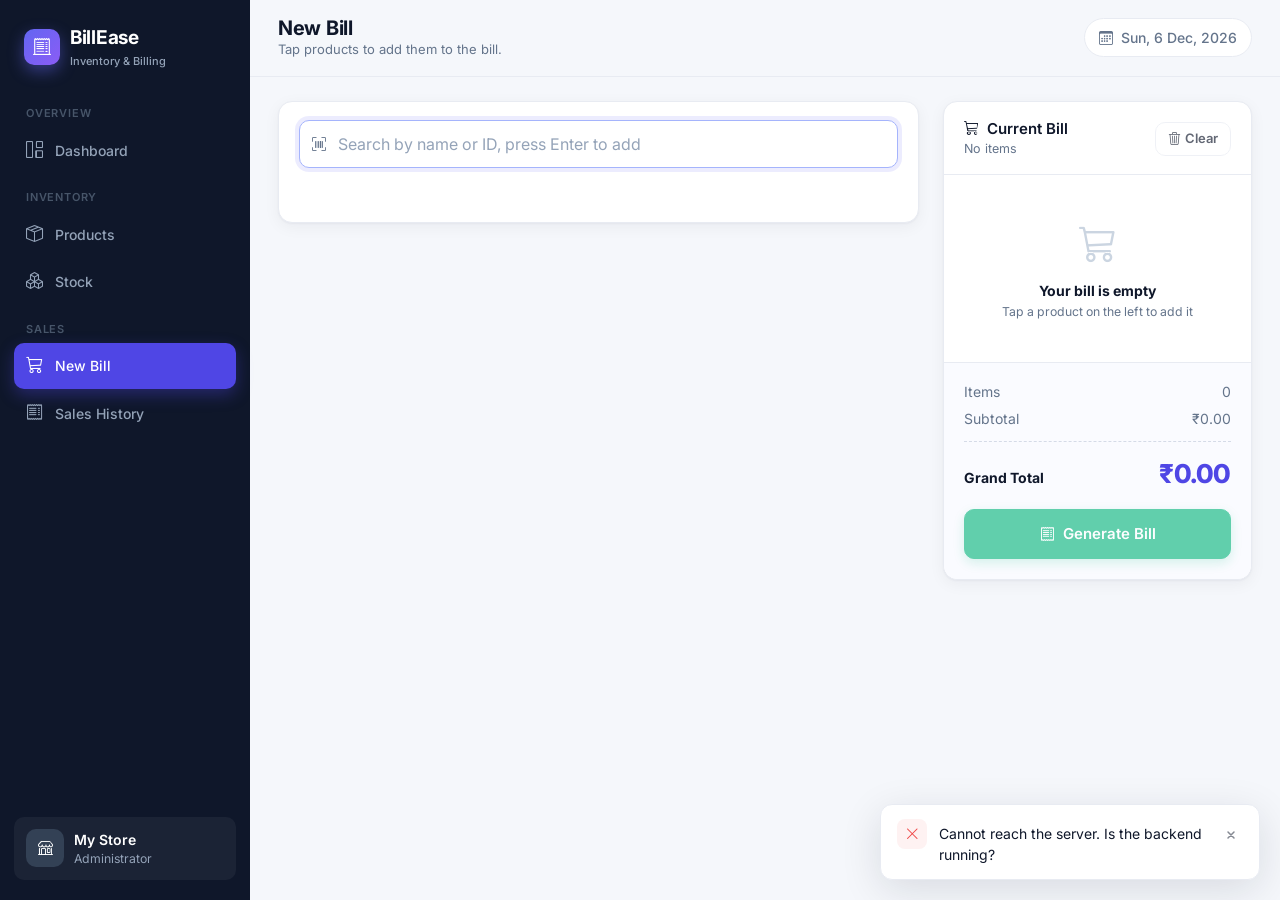
==== frontend/pages/billing.html @ dc6d5f7e "Structure updated" ====
<!DOCTYPE html>
<html lang="en">
<head>
    <meta charset="UTF-8">
    <meta name="viewport" content="width=device-width, initial-scale=1">
    <title>New Bill - BillEase</title>
    <link rel="preconnect" href="https://fonts.googleapis.com">
    <link href="https://fonts.googleapis.com/css2?family=Inter:wght@400;500;600;700;800&display=swap" rel="stylesheet">
    <link href="https://cdn.jsdelivr.net/npm/bootstrap-icons@1.11.3/font/bootstrap-icons.min.css" rel="stylesheet">
    <link href="../assets/css/base.css" rel="stylesheet">
    <link href="../assets/css/layout.css" rel="stylesheet">
    <link href="../assets/css/components.css" rel="stylesheet">
    <link href="../assets/css/billing.css" rel="stylesheet">
</head>
<body data-page="billing" data-title="New Bill" data-subtitle="Tap products to add them to the bill.">

<main class="main">
    <div class="content">
        <div class="row g-4">

            <!-- Left: product picker -->
            <div class="col-lg-7 col-xl-8">
                <div class="panel">
                    <div class="panel-body">
                        <div class="search-box mb-3">
                            <i class="bi bi-upc-scan"></i>
                            <input type="text" class="form-control form-control-lg" id="productSearch"
                                   placeholder="Search by name or ID, press Enter to add" autofocus>
                        </div>
                        <div class="filter-chips mb-3" id="categoryChips"></div>
                        <div class="product-grid" id="productGrid"></div>
                    </div>
                </div>
            </div>

            <!-- Right: current bill -->
            <div class="col-lg-5 col-xl-4">
                <div class="panel cart-panel">
                    <div class="panel-header pb-3" style="border-bottom: 1px solid var(--border)">
                        <div>
                            <h2><i class="bi bi-cart3 me-2"></i>Current Bill</h2>
                            <p id="cartCount">No items</p>
                        </div>
                        <button class="btn btn-light btn-sm" id="clearBtn" disabled>
                            <i class="bi bi-trash3 me-1"></i>Clear
                        </button>
                    </div>

                    <div class="cart-items" id="cartItems"></div>

                    <div class="cart-summary">
                        <div class="summary-row"><span>Items</span><span id="itemCount">0</span></div>
                        <div class="summary-row"><span>Subtotal</span><span id="subtotal">&#8377;0.00</span></div>
                        <div class="grand-total">
                            <span class="fw-bold">Grand Total</span>
                            <span id="grandTotal">&#8377;0.00</span>
                        </div>
                        <button class="btn btn-success btn-checkout" id="checkoutBtn" disabled>
                            <i class="bi bi-receipt me-2"></i>Generate Bill
                        </button>
                    </div>
                </div>
            </div>

        </div>
    </div>
</main>

<script src="../assets/js/core/api.js"></script>
<script src="../assets/js/core/format.js"></script>
<script src="../assets/js/core/ui.js"></script>
<script src="../assets/js/core/layout.js"></script>
<script src="../assets/js/pages/billing.js"></script>
</body>
</html>
---- frontend/assets/css/base.css ----
/* =====================================================================
   BillEase - base styles
   Colors, page defaults, the 12-column grid and utility classes. Load first.
   ===================================================================== */

:root {
    --primary: #4f46e5;
    --primary-dark: #4338ca;
    --primary-soft: #eef2ff;
    --success: #10b981;
    --success-soft: #ecfdf5;
    --warning: #f59e0b;
    --warning-soft: #fffbeb;
    --danger: #ef4444;
    --danger-soft: #fef2f2;
    --info: #0ea5e9;
    --info-soft: #f0f9ff;

    --bg: #f5f7fb;
    --surface: #ffffff;
    --text: #0f172a;
    --text-muted: #64748b;
    --border: #e8ebf2;

    --sidebar-bg: #0f172a;
    --sidebar-text: #94a3b8;
    --sidebar-width: 250px;

    --radius: 14px;
    --radius-sm: 10px;
    --shadow: 0 1px 2px rgba(15, 23, 42, 0.04), 0 4px 16px rgba(15, 23, 42, 0.05);
    --shadow-lg: 0 10px 40px rgba(15, 23, 42, 0.12);
}

* {
    box-sizing: border-box;
}

body {
    margin: 0;
    font-family: 'Inter', system-ui, -apple-system, 'Segoe UI', sans-serif;
    font-size: 14px;
    line-height: 1.5;
    color: var(--text);
    background: var(--bg);
    -webkit-font-smoothing: antialiased;
}

body.modal-open {
    overflow: hidden;
}

a {
    color: var(--primary);
    text-decoration: none;
}

h1, h2, h3, h4, h5, h6 {
    margin: 0 0 8px;
    font-weight: 600;
    line-height: 1.2;
}

h5 { font-size: 18px; }

p {
    margin: 0 0 14px;
}

small,
.small {
    font-size: 0.875em;
}

label {
    display: inline-block;
}

button,
input,
select,
textarea {
    font: inherit;
    color: inherit;
    margin: 0;
}

button {
    cursor: pointer;
}

button:disabled {
    cursor: default;
}

table {
    border-collapse: collapse;
}

th {
    text-align: inherit;
}

canvas {
    vertical-align: middle;
}

/* ---------- Grid: .row + .col-* (12 columns) ---------- */
.row {
    --gap-x: 24px;
    --gap-y: 0px;
    display: flex;
    flex-wrap: wrap;
    margin-top: calc(-1 * var(--gap-y));
    margin-left: calc(-0.5 * var(--gap-x));
    margin-right: calc(-0.5 * var(--gap-x));
}

.row > * {
    flex: 0 0 auto;
    width: 100%;
    max-width: 100%;
    padding-left: calc(0.5 * var(--gap-x));
    padding-right: calc(0.5 * var(--gap-x));
    margin-top: var(--gap-y);
}

.g-3 { --gap-x: 16px; --gap-y: 16px; }
.g-4 { --gap-x: 24px; --gap-y: 24px; }

.row > .col-6 { width: 50%; }

@media (min-width: 576px) {
    .row > .col-sm-6 { width: 50%; }
}

@media (min-width: 992px) {
    .row > .col-lg-5 { width: 41.6667%; }
    .row > .col-lg-6 { width: 50%; }
    .row > .col-lg-7 { width: 58.3333%; }
}

@media (min-width: 1200px) {
    .row > .col-xl-3 { width: 25%; }
    .row > .col-xl-4 { width: 33.3333%; }
    .row > .col-xl-8 { width: 66.6667%; }
}

/* ---------- Utility classes ---------- */
.d-flex { display: flex !important; }
.d-none { display: none !important; }
.flex-wrap { flex-wrap: wrap !important; }
.flex-grow-1 { flex-grow: 1 !important; }
.align-items-center { align-items: center !important; }
.justify-content-center { justify-content: center !important; }
.gap-2 { gap: 8px !important; }
.gap-3 { gap: 16px !important; }
.h-100 { height: 100% !important; }

.mb-0 { margin-bottom: 0 !important; }
.mb-2 { margin-bottom: 8px !important; }
.mb-3 { margin-bottom: 16px !important; }
.mb-4 { margin-bottom: 24px !important; }
.mt-1 { margin-top: 4px !important; }
.mt-2 { margin-top: 8px !important; }
.me-1 { margin-right: 4px !important; }
.me-2 { margin-right: 8px !important; }
.ms-1 { margin-left: 4px !important; }
.ms-auto { margin-left: auto !important; }
.px-4 { padding-left: 24px !important; padding-right: 24px !important; }
.pt-1 { padding-top: 4px !important; }
.pt-4 { padding-top: 24px !important; }
.pb-3 { padding-bottom: 16px !important; }

.text-end { text-align: right !important; }
.text-center { text-align: center !important; }
.text-muted { color: var(--text-muted) !important; }
.text-danger { color: var(--danger) !important; }
.text-warning { color: var(--warning) !important; }
.text-reset { color: inherit !important; }
.text-nowrap { white-space: nowrap !important; }
.text-truncate { overflow: hidden; text-overflow: ellipsis; white-space: nowrap; }
.fw-semibold { font-weight: 600 !important; }
.fw-bold { font-weight: 700 !important; }

.min-w-0 { min-width: 0 !important; }
---- frontend/assets/css/layout.css ----
/* =====================================================================
   BillEase - app layout
   Sidebar, top bar and page content area, on every page.
   ===================================================================== */

/* ---------- App layout: sidebar + main ---------- */
.app {
    display: flex;
    min-height: 100vh;
}

.sidebar {
    position: fixed;
    inset: 0 auto 0 0;
    width: var(--sidebar-width);
    background: var(--sidebar-bg);
    display: flex;
    flex-direction: column;
    padding: 20px 14px;
    z-index: 1040;
    transition: transform 0.25s ease;
}

.brand {
    display: flex;
    align-items: center;
    gap: 10px;
    padding: 4px 10px 22px;
    color: #fff;
    font-size: 19px;
    font-weight: 700;
    letter-spacing: -0.3px;
}

.brand-logo {
    width: 36px;
    height: 36px;
    border-radius: 10px;
    display: grid;
    place-items: center;
    background: linear-gradient(135deg, #6366f1, #8b5cf6);
    font-size: 18px;
    box-shadow: 0 6px 16px rgba(99, 102, 241, 0.45);
}

.brand small {
    display: block;
    font-size: 11px;
    font-weight: 500;
    color: var(--sidebar-text);
    letter-spacing: 0;
}

.nav-section {
    font-size: 11px;
    font-weight: 600;
    text-transform: uppercase;
    letter-spacing: 0.8px;
    color: #475569;
    padding: 14px 12px 6px;
}

.side-link {
    display: flex;
    align-items: center;
    gap: 12px;
    padding: 10px 12px;
    margin-bottom: 2px;
    border-radius: var(--radius-sm);
    color: var(--sidebar-text);
    font-weight: 500;
    transition: background 0.15s, color 0.15s;
}

.side-link i {
    font-size: 17px;
}

.side-link:hover {
    background: rgba(255, 255, 255, 0.06);
    color: #fff;
}

.side-link.active {
    background: var(--primary);
    color: #fff;
    box-shadow: 0 6px 16px rgba(79, 70, 229, 0.35);
}

.sidebar-footer {
    margin-top: auto;
    display: flex;
    align-items: center;
    gap: 10px;
    padding: 12px;
    border-radius: var(--radius-sm);
    background: rgba(255, 255, 255, 0.05);
    color: #fff;
}

.sidebar-footer .avatar {
    background: #334155;
    color: #fff;
}

.sidebar-footer small {
    display: block;
    color: var(--sidebar-text);
}

.main {
    flex: 1;
    min-width: 0;
    margin-left: var(--sidebar-width);
}

.topbar {
    position: sticky;
    top: 0;
    z-index: 1020;
    display: flex;
    align-items: center;
    gap: 14px;
    padding: 16px 28px;
    background: rgba(245, 247, 251, 0.85);
    backdrop-filter: blur(10px);
    border-bottom: 1px solid var(--border);
}

.topbar h1 {
    font-size: 20px;
    font-weight: 700;
    margin: 0;
    letter-spacing: -0.3px;
}

.topbar p {
    margin: 0;
    color: var(--text-muted);
    font-size: 13px;
}

.topbar-right {
    margin-left: auto;
    display: flex;
    align-items: center;
    gap: 12px;
}

.date-chip {
    display: flex;
    align-items: center;
    gap: 8px;
    padding: 8px 14px;
    border-radius: 999px;
    background: var(--surface);
    border: 1px solid var(--border);
    color: var(--text-muted);
    font-weight: 500;
}

.menu-btn {
    display: none;
    border: 0;
    background: var(--surface);
    border-radius: 10px;
    width: 40px;
    height: 40px;
    font-size: 20px;
    box-shadow: var(--shadow);
}

.content {
    padding: 24px 28px 48px;
}

.sidebar-overlay {
    display: none;
}

/* ---------- Responsive ---------- */
@media (max-width: 991.98px) {
    .sidebar {
        transform: translateX(-100%);
    }

    .sidebar.open {
        transform: none;
    }

    .sidebar-overlay.show {
        display: block;
        position: fixed;
        inset: 0;
        background: rgba(15, 23, 42, 0.45);
        z-index: 1030;
    }

    .main {
        margin-left: 0;
    }

    .menu-btn {
        display: grid;
        place-items: center;
    }

    .date-chip {
        display: none;
    }
}

@media (max-width: 575.98px) {
    .content {
        padding: 16px 16px 40px;
    }

    .topbar {
        padding: 12px 16px;
    }

    .topbar .btn span {
        display: none;
    }
}

/* ---------- Print: hide the app around the page ---------- */
@media print {
    .no-print,
    .sidebar,
    .topbar,
    .toast-area {
        display: none !important;
    }

    body {
        background: #fff;
    }

    .main {
        margin: 0;
    }

    .content {
        padding: 0;
    }
}
---- frontend/assets/css/components.css ----
/* =====================================================================
   BillEase - components
   Cards, tables, chips, buttons, forms, toasts and modals, shared by all pages.
   ===================================================================== */

/* ---------- Cards ---------- */
.panel {
    background: var(--surface);
    border: 1px solid var(--border);
    border-radius: var(--radius);
    box-shadow: var(--shadow);
}

.panel-header {
    display: flex;
    align-items: center;
    justify-content: space-between;
    gap: 12px;
    padding: 18px 20px 0;
}

.panel-header h2 {
    font-size: 15px;
    font-weight: 600;
    margin: 0;
}

.panel-header p {
    margin: 2px 0 0;
    color: var(--text-muted);
    font-size: 12.5px;
}

.panel-body {
    padding: 18px 20px 20px;
}

/* KPI / stat cards */
.stat {
    display: flex;
    align-items: flex-start;
    gap: 14px;
    padding: 20px;
    height: 100%;
}

.stat-icon {
    flex-shrink: 0;
    width: 46px;
    height: 46px;
    border-radius: 12px;
    display: grid;
    place-items: center;
    font-size: 21px;
}

.stat-label {
    color: var(--text-muted);
    font-size: 13px;
    font-weight: 500;
}

.stat-value {
    font-size: 25px;
    font-weight: 700;
    letter-spacing: -0.5px;
    line-height: 1.25;
    margin-top: 2px;
}

.stat-note {
    font-size: 12px;
    color: var(--text-muted);
    margin-top: 2px;
}

.tone-primary { background: var(--primary-soft); color: var(--primary); }
.tone-success { background: var(--success-soft); color: var(--success); }
.tone-warning { background: var(--warning-soft); color: #d97706; }
.tone-danger  { background: var(--danger-soft);  color: var(--danger); }
.tone-info    { background: var(--info-soft);    color: var(--info); }

/* Hero card on dashboard */
.hero {
    position: relative;
    overflow: hidden;
    color: #fff;
    border: 0;
    background: linear-gradient(135deg, #4f46e5 0%, #7c3aed 100%);
}

.hero::after {
    content: '';
    position: absolute;
    right: -60px;
    top: -60px;
    width: 220px;
    height: 220px;
    border-radius: 50%;
    background: rgba(255, 255, 255, 0.08);
}

.hero .stat-label,
.hero .stat-note {
    color: rgba(255, 255, 255, 0.8);
}

.hero .stat-icon {
    background: rgba(255, 255, 255, 0.18);
    color: #fff;
}

/* ---------- Tables ---------- */
.table-modern {
    width: 100%;
    margin: 0;
    border-collapse: separate;
    border-spacing: 0;
}

.table-modern th {
    font-size: 11.5px;
    font-weight: 600;
    text-transform: uppercase;
    letter-spacing: 0.6px;
    color: var(--text-muted);
    background: #f8fafc;
    padding: 12px 16px;
    border-bottom: 1px solid var(--border);
    white-space: nowrap;
}

.table-modern td {
    padding: 13px 16px;
    border-bottom: 1px solid var(--border);
    vertical-align: middle;
}

.table-modern tbody tr:last-child td {
    border-bottom: 0;
}

.table-modern tbody tr {
    transition: background 0.12s;
}

.table-modern tbody tr:hover {
    background: #fafbff;
}

.table-wrap {
    overflow-x: auto;
}

/* Product cell: letter avatar + name + id */
.item-cell {
    display: flex;
    align-items: center;
    gap: 12px;
}

.avatar {
    flex-shrink: 0;
    width: 38px;
    height: 38px;
    border-radius: 10px;
    display: grid;
    place-items: center;
    font-weight: 700;
    font-size: 15px;
}

.item-name {
    font-weight: 600;
}

.item-sub {
    font-size: 12px;
    color: var(--text-muted);
}

/* Category colors (picked from the category name) */
.cat-0 { background: #eef2ff; color: #4f46e5; }
.cat-1 { background: #ecfdf5; color: #059669; }
.cat-2 { background: #fff7ed; color: #ea580c; }
.cat-3 { background: #fdf2f8; color: #db2777; }
.cat-4 { background: #f0f9ff; color: #0284c7; }
.cat-5 { background: #f5f3ff; color: #7c3aed; }

.chip {
    display: inline-flex;
    align-items: center;
    gap: 6px;
    padding: 4px 10px;
    border-radius: 999px;
    font-size: 12px;
    font-weight: 600;
    white-space: nowrap;
}

.chip-dot::before {
    content: '';
    width: 6px;
    height: 6px;
    border-radius: 50%;
    background: currentColor;
}

/* Stock level bar */
.level {
    height: 6px;
    border-radius: 999px;
    background: #eef1f6;
    overflow: hidden;
    min-width: 90px;
}

.level > span {
    display: block;
    height: 100%;
    border-radius: 999px;
}

/* Icon-only buttons */
.btn-icon {
    width: 34px;
    height: 34px;
    padding: 0;
    display: inline-grid;
    place-items: center;
    border-radius: 9px;
    border: 1px solid var(--border);
    background: var(--surface);
    color: var(--text-muted);
    transition: all 0.15s;
}

.btn-icon:hover { color: var(--primary); border-color: #c7d2fe; background: var(--primary-soft); }
.btn-icon.danger:hover { color: var(--danger); border-color: #fecaca; background: var(--danger-soft); }

/* ---------- Buttons ---------- */
.btn {
    display: inline-block;
    border: 1px solid transparent;
    border-radius: var(--radius-sm);
    background: transparent;
    color: var(--text);
    font-weight: 600;
    padding: 9px 16px;
    font-size: 14px;
    line-height: 1.5;
    text-align: center;
    vertical-align: middle;
    white-space: nowrap;
    user-select: none;
    transition: background 0.15s, border-color 0.15s, box-shadow 0.15s;
}

.btn:focus-visible {
    outline: 0;
    box-shadow: 0 0 0 4px rgba(99, 102, 241, 0.25);
}

.btn:disabled {
    opacity: 0.65;
    pointer-events: none;
}

.btn-sm {
    padding: 6px 12px;
    font-size: 13px;
}

.btn-primary {
    background: var(--primary);
    border-color: var(--primary);
    color: #fff;
    box-shadow: 0 4px 12px rgba(79, 70, 229, 0.25);
}

.btn-primary:hover,
.btn-primary:focus {
    background: var(--primary-dark);
    border-color: var(--primary-dark);
}

.btn-success {
    background: var(--success);
    border-color: var(--success);
    color: #fff;
    box-shadow: 0 4px 12px rgba(16, 185, 129, 0.25);
}

.btn-success:hover {
    background: #059669;
    border-color: #059669;
}

.btn-danger {
    background: var(--danger);
    border-color: var(--danger);
    color: #fff;
}

.btn-danger:hover {
    background: #dc2626;
    border-color: #dc2626;
}

.btn-light {
    background: var(--surface);
    border: 1px solid var(--border);
}

.btn-light:hover {
    background: #f8fafc;
}

/* "X" close button */
.btn-close {
    flex-shrink: 0;
    width: 24px;
    height: 24px;
    padding: 0;
    border: 0;
    border-radius: 6px;
    background: transparent url("data:image/svg+xml,%3csvg xmlns='http://www.w3.org/2000/svg' viewBox='0 0 16 16' fill='none' stroke='%230f172a' stroke-width='2' stroke-linecap='round'%3e%3cpath d='M4 4l8 8M12 4l-8 8'/%3e%3c/svg%3e") center / 12px no-repeat;
    opacity: 0.5;
}

.btn-close:hover {
    opacity: 0.85;
}

/* Small loading circle inside a button */
.spinner-border {
    display: inline-block;
    width: 32px;
    height: 32px;
    vertical-align: -0.125em;
    border: 4px solid currentColor;
    border-right-color: transparent;
    border-radius: 50%;
    animation: spin 0.75s linear infinite;
}

.spinner-border-sm {
    width: 16px;
    height: 16px;
    border-width: 2px;
}

@keyframes spin {
    to { transform: rotate(360deg); }
}

/* ---------- Form inputs ---------- */
.form-control,
.form-select {
    display: block;
    width: 100%;
    border: 1px solid var(--border);
    border-radius: var(--radius-sm);
    background-color: var(--surface);
    color: var(--text);
    padding: 9px 12px;
    font-size: 14px;
    line-height: 1.5;
    appearance: none;
    transition: border-color 0.15s, box-shadow 0.15s;
}

.form-control::placeholder {
    color: #94a3b8;
}

.form-control-lg {
    padding: 11px 14px;
    font-size: 16px;
}

.form-select {
    padding-right: 36px;
    background-image: url("data:image/svg+xml,%3csvg xmlns='http://www.w3.org/2000/svg' viewBox='0 0 16 16' fill='none' stroke='%2364748b' stroke-width='2' stroke-linecap='round' stroke-linejoin='round'%3e%3cpath d='M2 5l6 6 6-6'/%3e%3c/svg%3e");
    background-repeat: no-repeat;
    background-position: right 12px center;
    background-size: 14px 10px;
}

.form-control:focus,
.form-select:focus {
    outline: 0;
    border-color: #a5b4fc;
    box-shadow: 0 0 0 4px rgba(99, 102, 241, 0.12);
}

.form-label {
    font-weight: 600;
    font-size: 13px;
    margin-bottom: 6px;
}

/* Red border + message when a field is wrong */
.form-control.is-invalid {
    border-color: var(--danger);
}

.form-control.is-invalid:focus {
    box-shadow: 0 0 0 4px rgba(239, 68, 68, 0.12);
}

.invalid-feedback {
    display: none;
    width: 100%;
    margin-top: 4px;
    font-size: 12.5px;
    color: var(--danger);
}

.is-invalid ~ .invalid-feedback {
    display: block;
}

/* Input with a label or button stuck to its side, e.g. [₹][ price ] */
.input-group {
    display: flex;
    flex-wrap: wrap;
    align-items: stretch;
    width: 100%;
}

.input-group > .form-control {
    flex: 1 1 auto;
    width: 1%;
    min-width: 0;
}

.input-group-text {
    display: flex;
    align-items: center;
    padding: 9px 12px;
    border: 1px solid var(--border);
    border-radius: var(--radius-sm);
    background: #f8fafc;
    color: var(--text-muted);
}

.input-group > :not(:first-child):not(.invalid-feedback) {
    margin-left: -1px;
    border-top-left-radius: 0;
    border-bottom-left-radius: 0;
}

.input-group > :not(:last-child):not(:has(+ .invalid-feedback)) {
    border-top-right-radius: 0;
    border-bottom-right-radius: 0;
}

.input-group-sm > .form-control,
.input-group-sm > .btn {
    padding: 5px 10px;
    font-size: 13px;
}

.search-box {
    position: relative;
}

.search-box i {
    position: absolute;
    left: 13px;
    top: 50%;
    transform: translateY(-50%);
    color: var(--text-muted);
    pointer-events: none;
}

.search-box .form-control {
    padding-left: 38px;
}

.toolbar {
    display: flex;
    flex-wrap: wrap;
    align-items: center;
    gap: 10px;
    padding: 16px 20px;
    border-bottom: 1px solid var(--border);
}

/* Segmented filter tabs */
.segmented {
    display: inline-flex;
    padding: 4px;
    border-radius: var(--radius-sm);
    background: #eef1f6;
    gap: 2px;
}

.segmented button {
    border: 0;
    background: transparent;
    padding: 6px 14px;
    border-radius: 8px;
    font-weight: 600;
    font-size: 13px;
    color: var(--text-muted);
}

.segmented button.active {
    background: var(--surface);
    color: var(--text);
    box-shadow: 0 1px 3px rgba(15, 23, 42, 0.1);
}

/* Category filter chips (billing page) */
.filter-chips {
    display: flex;
    gap: 8px;
    overflow-x: auto;
    padding-bottom: 2px;
}

.filter-chip {
    border: 1px solid var(--border);
    background: var(--surface);
    border-radius: 999px;
    padding: 6px 14px;
    font-weight: 600;
    font-size: 13px;
    color: var(--text-muted);
    white-space: nowrap;
}

.filter-chip.active {
    background: var(--text);
    border-color: var(--text);
    color: #fff;
}

/* ---------- Empty states ---------- */
.empty {
    text-align: center;
    padding: 40px 20px;
    color: var(--text-muted);
}

.empty i {
    font-size: 38px;
    display: block;
    margin-bottom: 8px;
    color: #cbd5e1;
}

.empty strong {
    display: block;
    color: var(--text);
    margin-bottom: 2px;
}

/* ---------- Toasts ---------- */
.toast-area {
    position: fixed;
    right: 20px;
    bottom: 20px;
    z-index: 2000;
    display: flex;
    flex-direction: column;
    gap: 10px;
}

.toast-item {
    display: flex;
    align-items: flex-start;
    gap: 12px;
    min-width: 280px;
    max-width: 380px;
    padding: 14px 16px;
    border-radius: 12px;
    background: var(--surface);
    border: 1px solid var(--border);
    box-shadow: var(--shadow-lg);
    animation: toast-in 0.25s ease;
}

.toast-item .toast-icon {
    width: 30px;
    height: 30px;
    border-radius: 8px;
    display: grid;
    place-items: center;
    flex-shrink: 0;
}

.toast-item.hide {
    opacity: 0;
    transform: translateY(8px);
    transition: all 0.25s;
}

@keyframes toast-in {
    from { opacity: 0; transform: translateY(12px); }
    to   { opacity: 1; transform: none; }
}

/* Modals: createModal() in ui.js adds .open (shown) and .show (faded in) */
.modal {
    position: fixed;
    inset: 0;
    z-index: 1055;
    display: none;
    overflow-y: auto;
    padding: 28px 8px;
    background: rgba(15, 23, 42, 0);
    transition: background 0.2s;
}

.modal.open {
    display: block;
}

.modal.show {
    background: rgba(15, 23, 42, 0.5);
}

.modal-dialog {
    max-width: 500px;
    margin: 0 auto;
    transition: transform 0.2s, opacity 0.2s;
}

.modal.fade .modal-dialog {
    opacity: 0;
    transform: translateY(-24px);
}

.modal.show .modal-dialog {
    opacity: 1;
    transform: none;
}

.modal-dialog-centered {
    display: flex;
    align-items: center;
    min-height: 100%;
}

.modal-content {
    display: flex;
    flex-direction: column;
    width: 100%;
    background: var(--surface);
    border: 0;
    border-radius: 18px;
    box-shadow: var(--shadow-lg);
}

.modal-header,
.modal-footer {
    display: flex;
    align-items: center;
    border: 0;
    padding: 20px 24px;
}

.modal-header {
    justify-content: space-between;
    gap: 12px;
}

.modal-footer {
    justify-content: flex-end;
    flex-wrap: wrap;
    gap: 8px;
}

.modal-body {
    padding: 4px 24px 8px;
}

.modal-title {
    font-weight: 700;
    font-size: 17px;
}

.confirm-icon {
    width: 52px;
    height: 52px;
    border-radius: 50%;
    display: grid;
    place-items: center;
    font-size: 24px;
    margin: 0 auto 12px;
}
---- frontend/assets/css/billing.css ----
/* =====================================================================
   BillEase - billing page
   Product picker and current bill (pages/billing.html).
   ===================================================================== */

/* ---------- Billing (POS) ---------- */
.product-grid {
    display: grid;
    grid-template-columns: repeat(auto-fill, minmax(170px, 1fr));
    gap: 14px;
}

.product-card {
    position: relative;
    text-align: left;
    border: 1px solid var(--border);
    border-radius: var(--radius);
    background: var(--surface);
    padding: 14px;
    transition: transform 0.12s, box-shadow 0.12s, border-color 0.12s;
}

.product-card:hover:not(:disabled) {
    transform: translateY(-2px);
    border-color: #c7d2fe;
    box-shadow: 0 8px 20px rgba(79, 70, 229, 0.12);
}

.product-card:disabled {
    opacity: 0.55;
    cursor: not-allowed;
}

.product-card .avatar {
    width: 44px;
    height: 44px;
    margin-bottom: 12px;
    font-size: 17px;
}

.product-card .name {
    font-weight: 600;
    line-height: 1.3;
    min-height: 36px;
}

.product-card .price {
    font-weight: 700;
    font-size: 16px;
    margin-top: 8px;
}

.product-card .stock {
    font-size: 12px;
    color: var(--text-muted);
}

.in-cart-badge {
    position: absolute;
    top: 10px;
    right: 10px;
    min-width: 24px;
    height: 24px;
    padding: 0 7px;
    border-radius: 999px;
    background: var(--primary);
    color: #fff;
    font-size: 12px;
    font-weight: 700;
    display: grid;
    place-items: center;
}

.cart-panel {
    position: sticky;
    top: 92px;
    display: flex;
    flex-direction: column;
    max-height: calc(100vh - 116px);
}

.cart-items {
    flex: 1;
    overflow-y: auto;
    padding: 0 20px;
}

.cart-row {
    display: flex;
    align-items: center;
    gap: 12px;
    padding: 14px 0;
    border-bottom: 1px dashed var(--border);
}

.cart-row:last-child {
    border-bottom: 0;
}

.cart-row .info {
    flex: 1;
    min-width: 0;
}

.cart-row .info .item-name {
    white-space: nowrap;
    overflow: hidden;
    text-overflow: ellipsis;
}

.stepper {
    display: inline-flex;
    align-items: center;
    border: 1px solid var(--border);
    border-radius: 10px;
    overflow: hidden;
}

.stepper button {
    border: 0;
    background: #f8fafc;
    width: 30px;
    height: 32px;
    font-weight: 700;
    color: var(--text-muted);
}

.stepper button:hover {
    background: var(--primary-soft);
    color: var(--primary);
}

.stepper input {
    width: 44px;
    height: 32px;
    border: 0;
    text-align: center;
    font-weight: 600;
    -moz-appearance: textfield;
}

.stepper input::-webkit-outer-spin-button,
.stepper input::-webkit-inner-spin-button {
    -webkit-appearance: none;
}

.line-total {
    font-weight: 700;
    min-width: 84px;
    text-align: right;
}

.cart-summary {
    padding: 18px 20px 20px;
    border-top: 1px solid var(--border);
    background: #fafbff;
    border-radius: 0 0 var(--radius) var(--radius);
}

.summary-row {
    display: flex;
    justify-content: space-between;
    color: var(--text-muted);
    margin-bottom: 6px;
}

.grand-total {
    display: flex;
    justify-content: space-between;
    align-items: baseline;
    margin: 12px 0 16px;
    padding-top: 12px;
    border-top: 1px dashed #d5dbe7;
}

.grand-total span:last-child {
    font-size: 26px;
    font-weight: 800;
    letter-spacing: -0.5px;
    color: var(--primary);
}

.btn-checkout {
    width: 100%;
    padding: 13px;
    font-size: 15px;
}

@media (max-width: 991.98px) {
    .cart-panel {
        position: static;
        max-height: none;
    }
}
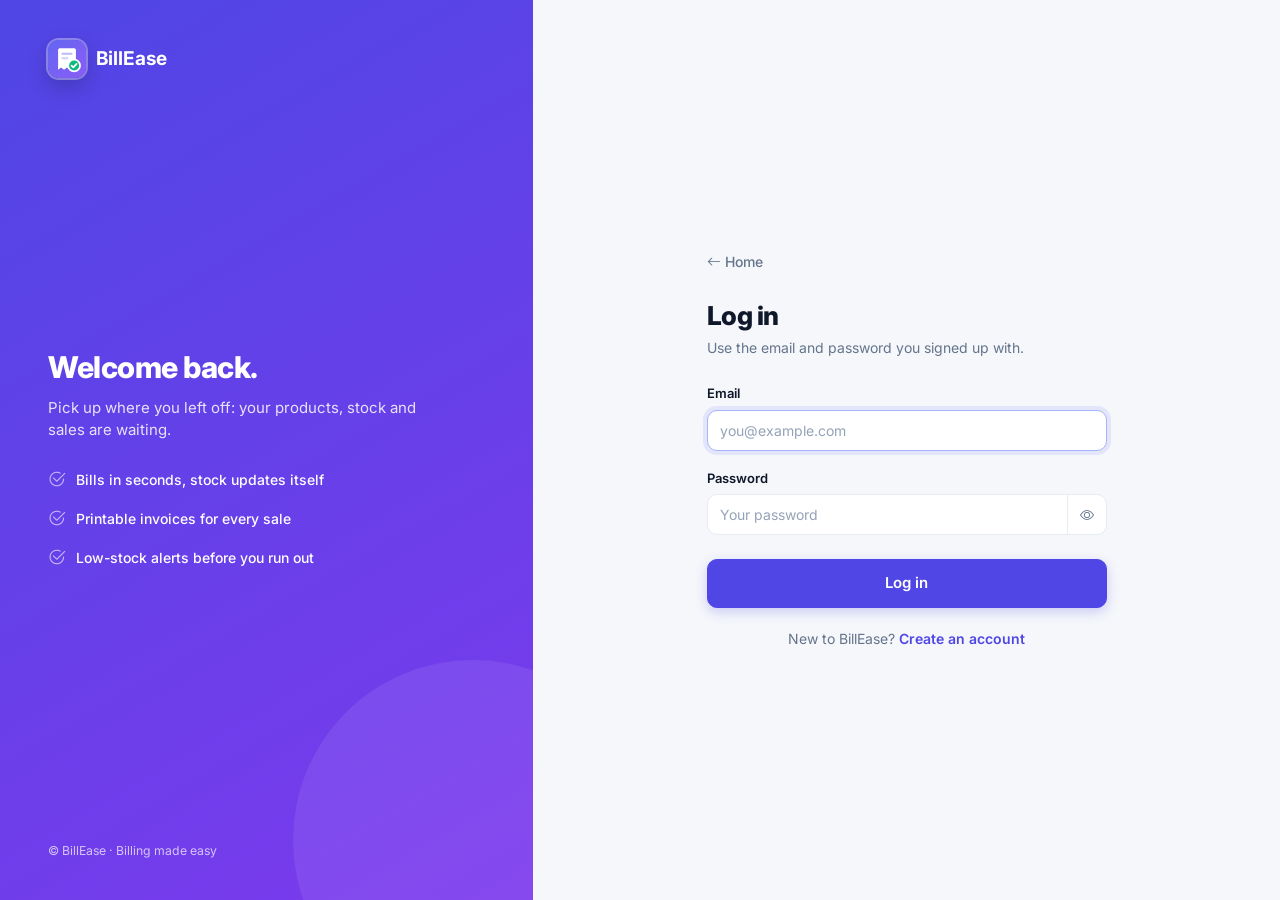
==== commit 3d7260b6: "Add BillEase logo and favicon - New logo (assets/img/logo.svg): a receipt with a green "paid" check " ====
--- a/frontend/pages/billing.html
+++ b/frontend/pages/billing.html
@@ -4,6 +4,7 @@
     <meta charset="UTF-8">
     <meta name="viewport" content="width=device-width, initial-scale=1">
     <title>New Bill - BillEase</title>
+    <link rel="icon" type="image/svg+xml" href="../assets/img/logo.svg">
     <link rel="preconnect" href="https://fonts.googleapis.com">
     <link href="https://fonts.googleapis.com/css2?family=Inter:wght@400;500;600;700;800&display=swap" rel="stylesheet">
     <link href="https://cdn.jsdelivr.net/npm/bootstrap-icons@1.11.3/font/bootstrap-icons.min.css" rel="stylesheet">
--- a/frontend/assets/css/layout.css
+++ b/frontend/assets/css/layout.css
@@ -30,6 +30,12 @@
     font-size: 19px;
     font-weight: 700;
     letter-spacing: -0.3px;
+}
+
+/* The BillEase logo image (assets/img/logo.svg) */
+img.brand-logo {
+    display: block;
+    background: none;
 }
 
 .brand-logo {
@@ -108,6 +114,25 @@
     color: var(--sidebar-text);
 }
 
+.logout-btn {
+    flex-shrink: 0;
+    width: 32px;
+    height: 32px;
+    border: 0;
+    border-radius: 8px;
+    display: grid;
+    place-items: center;
+    background: transparent;
+    color: var(--sidebar-text);
+    font-size: 16px;
+    transition: background 0.15s, color 0.15s;
+}
+
+.logout-btn:hover {
+    background: rgba(239, 68, 68, 0.15);
+    color: #fca5a5;
+}
+
 .main {
     flex: 1;
     min-width: 0;
